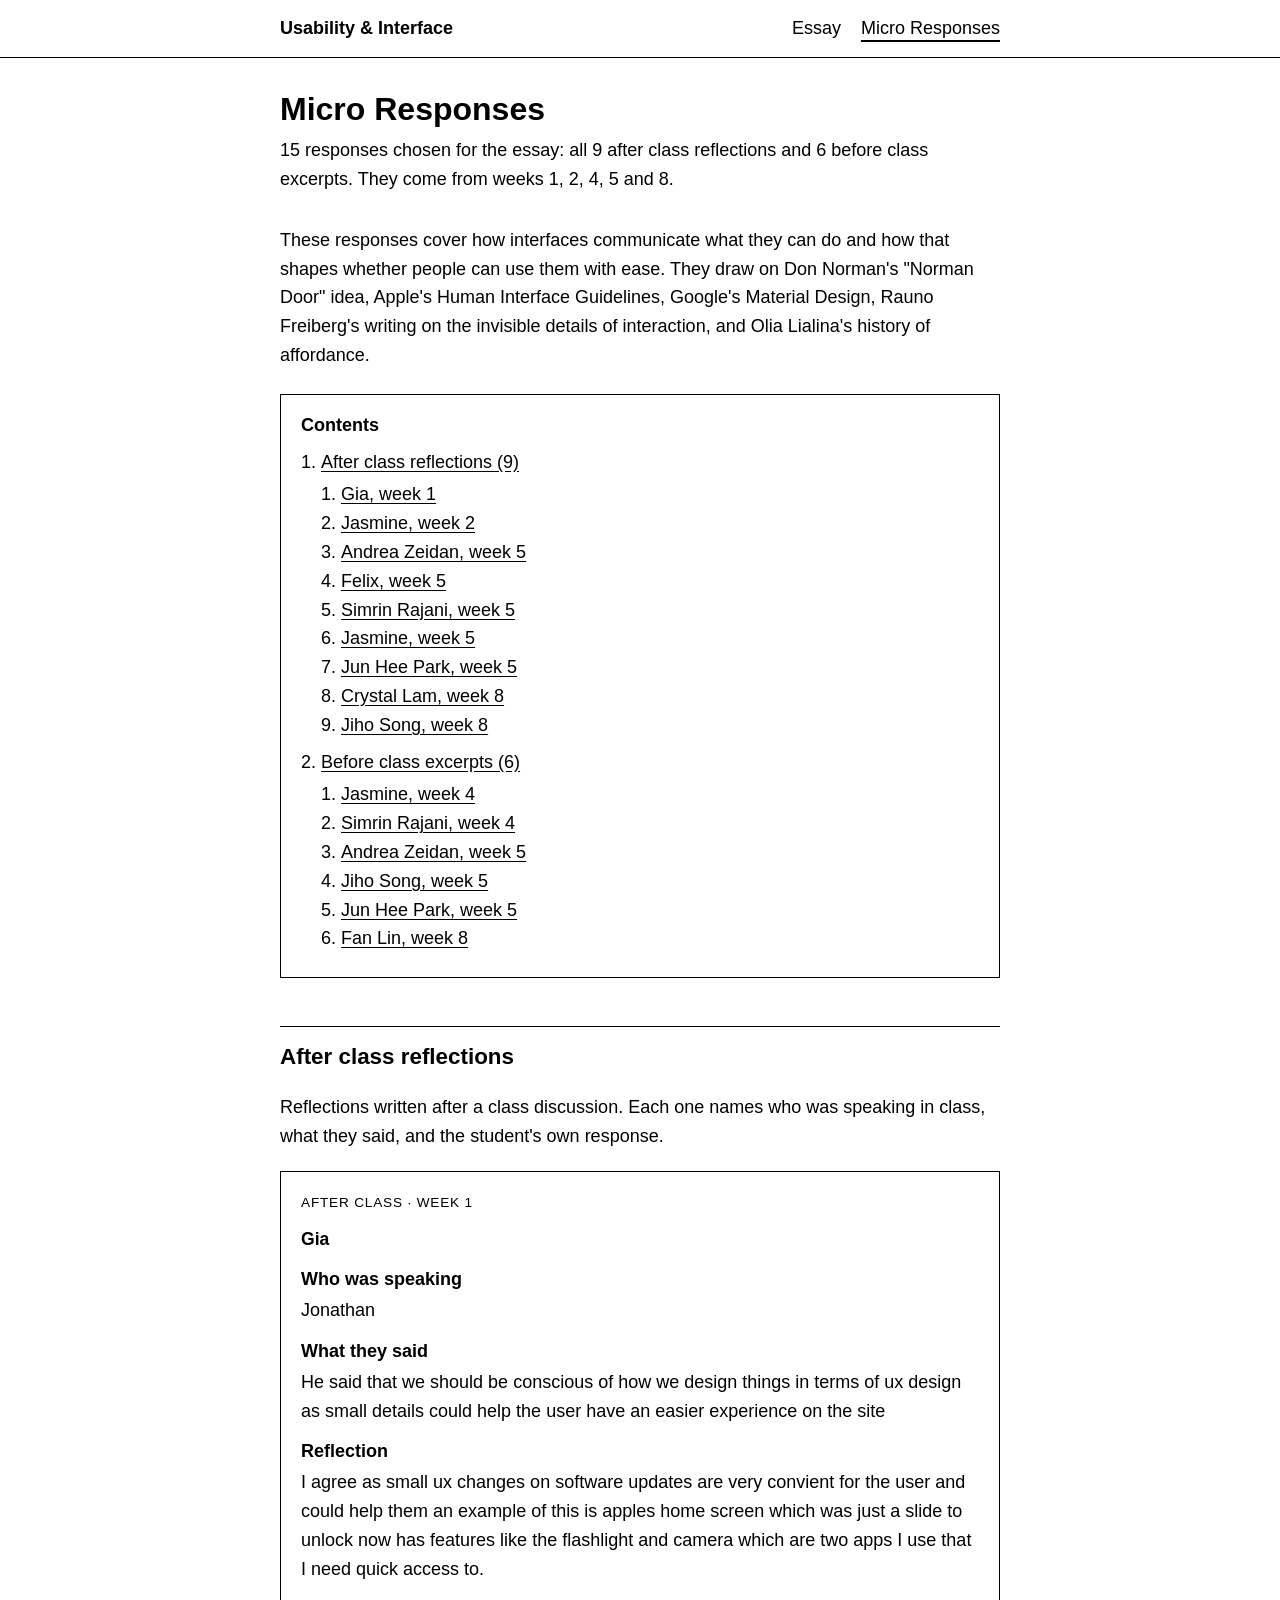
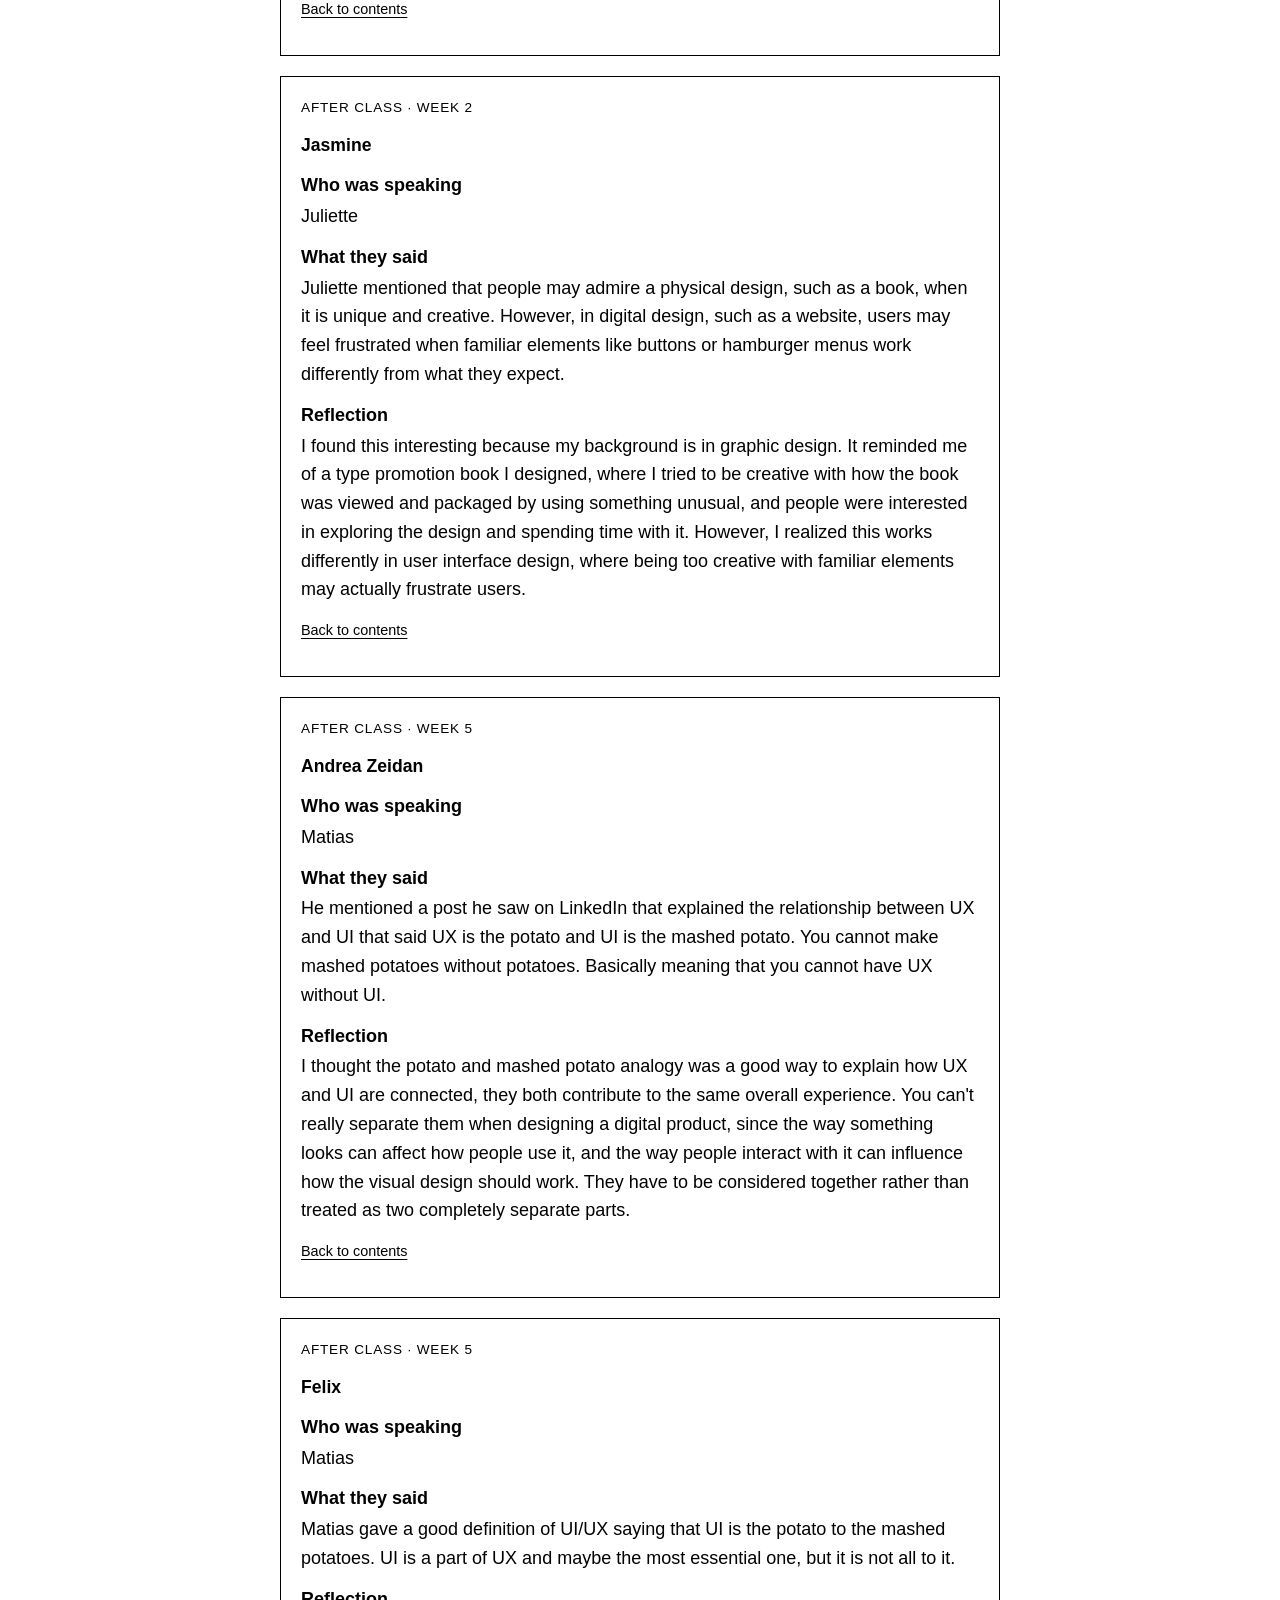
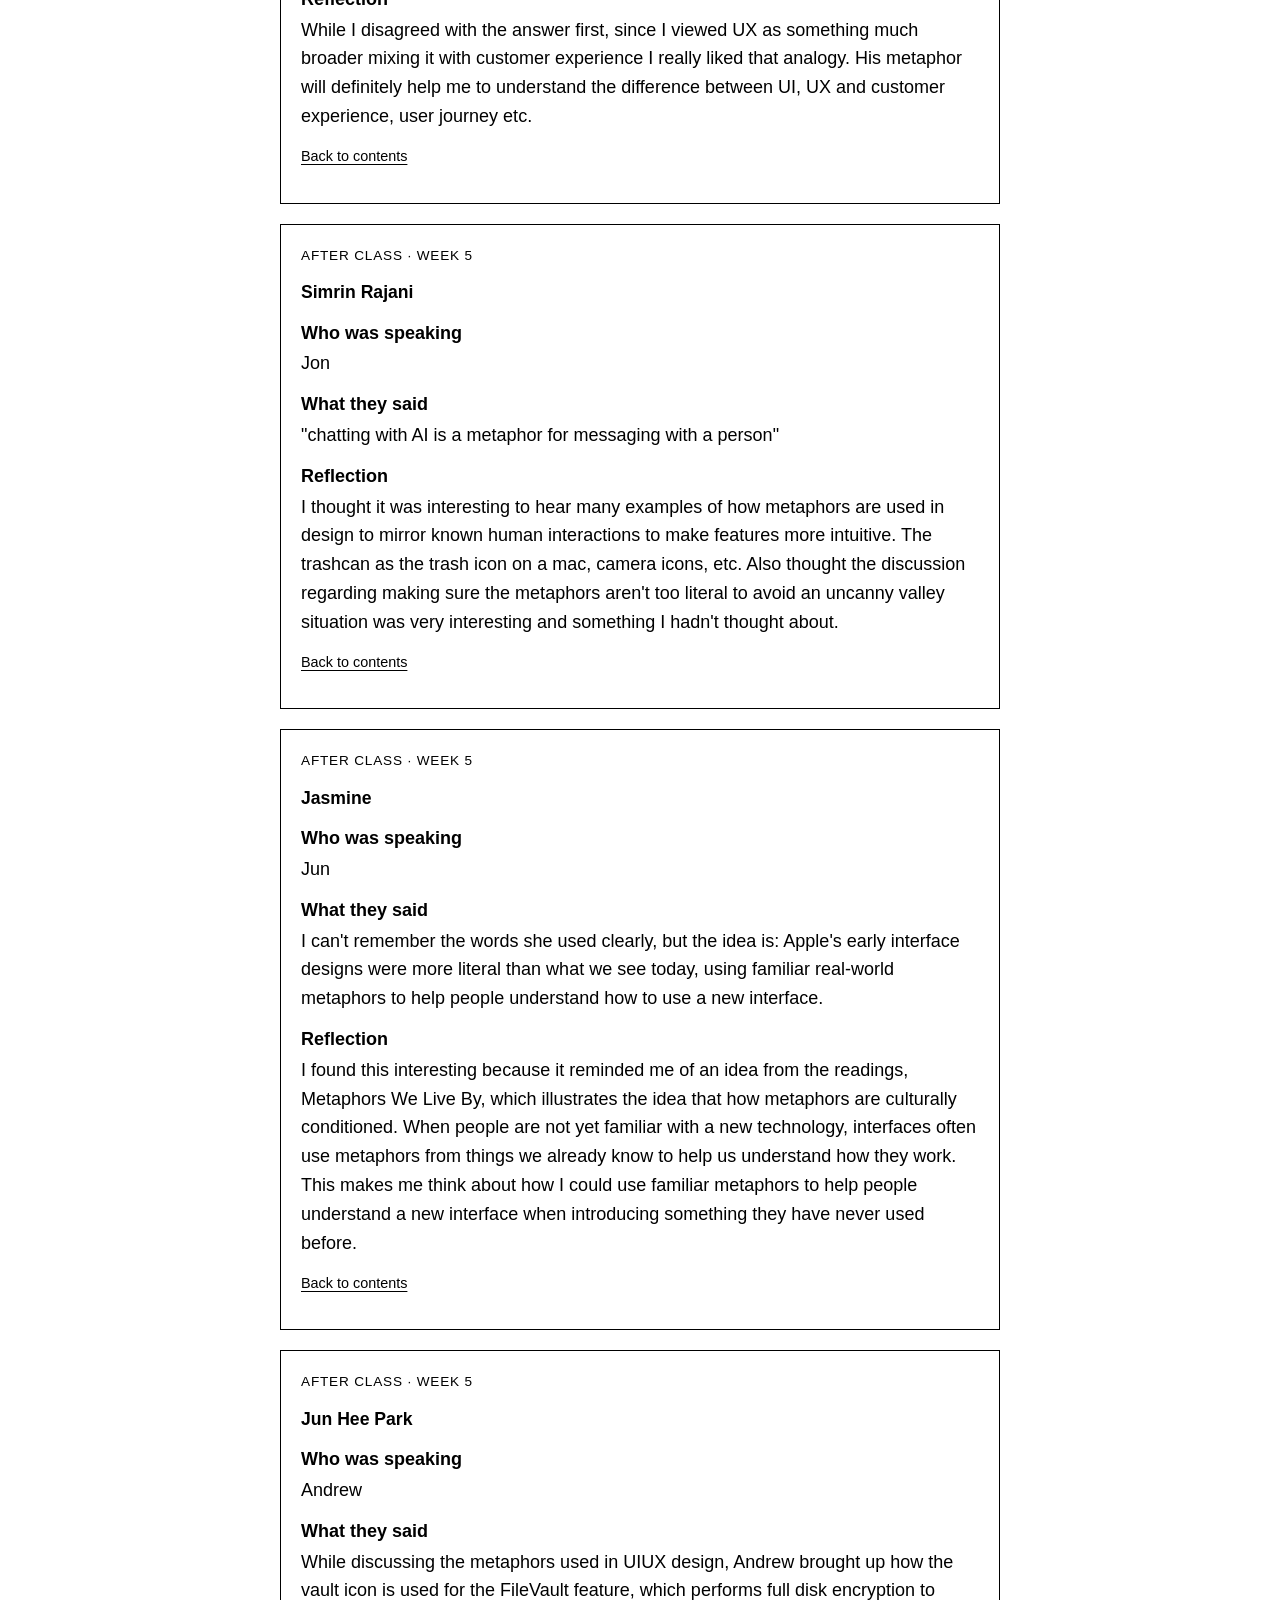
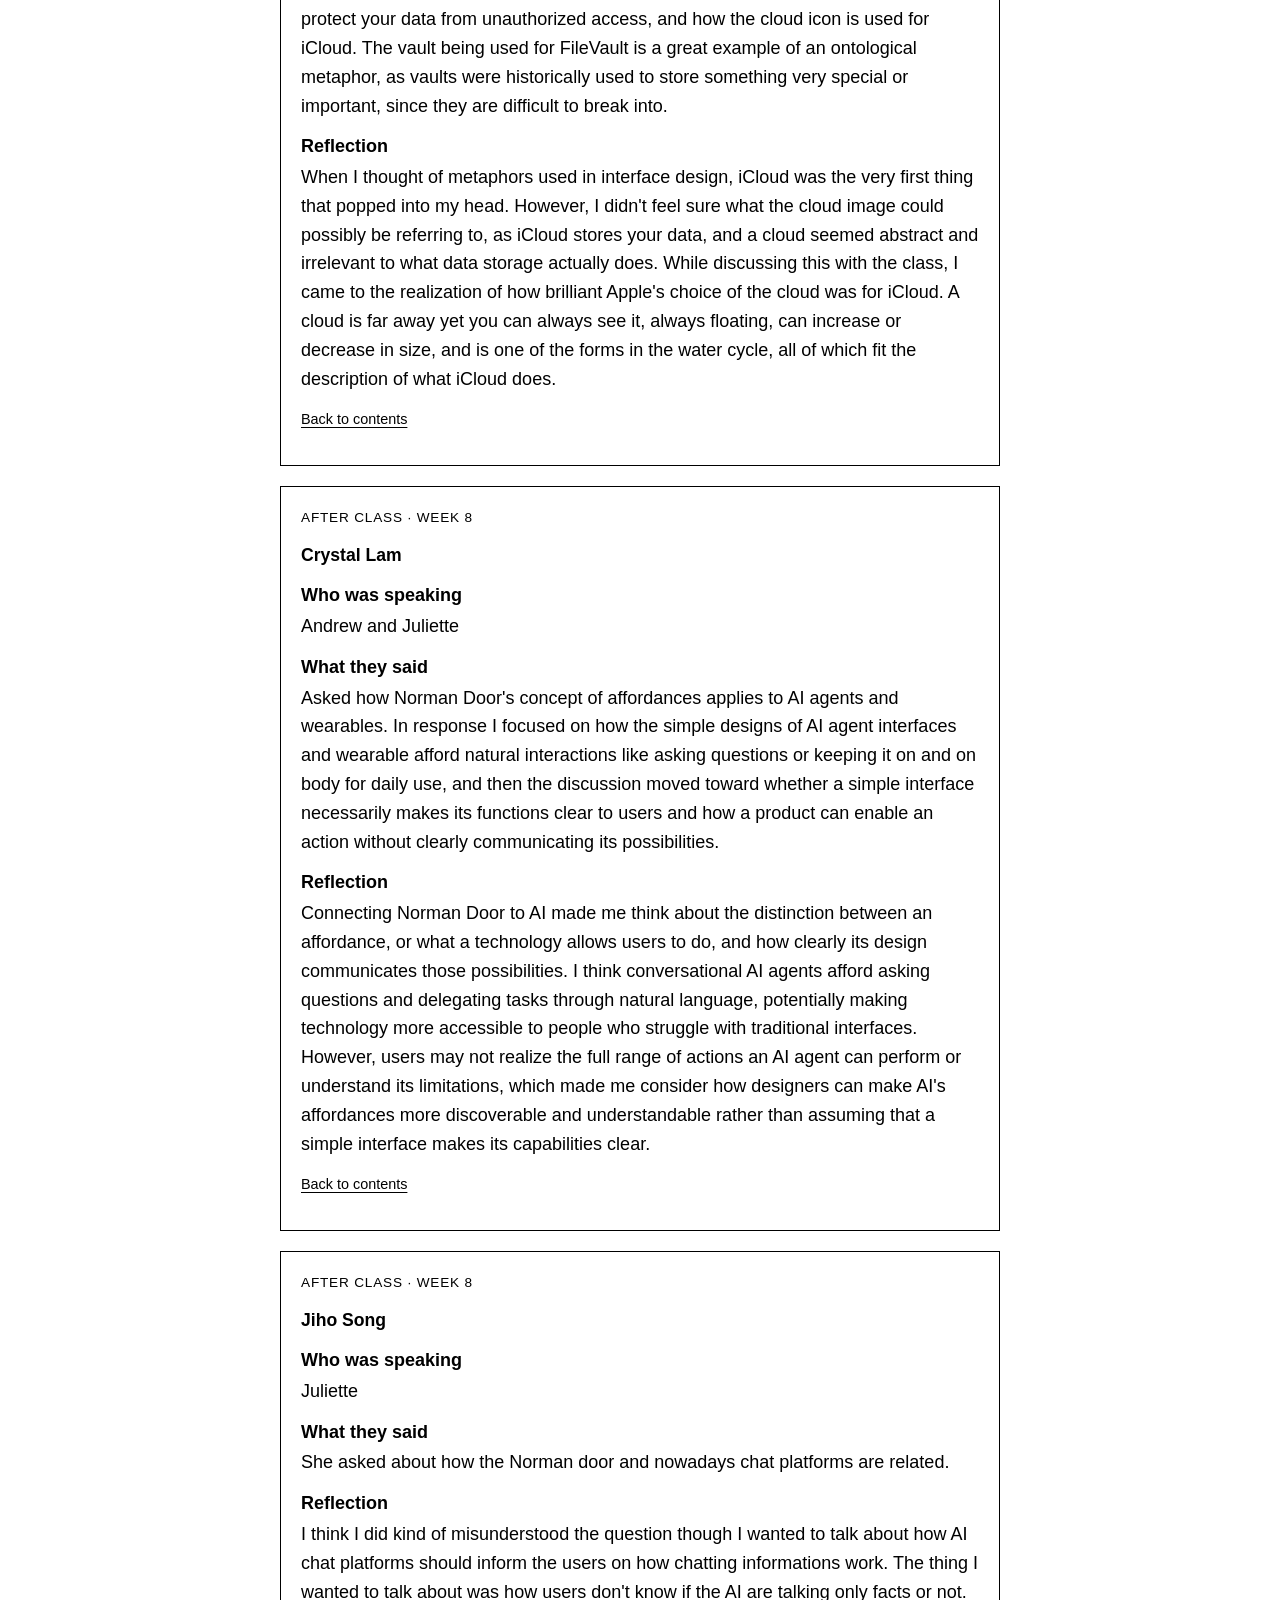
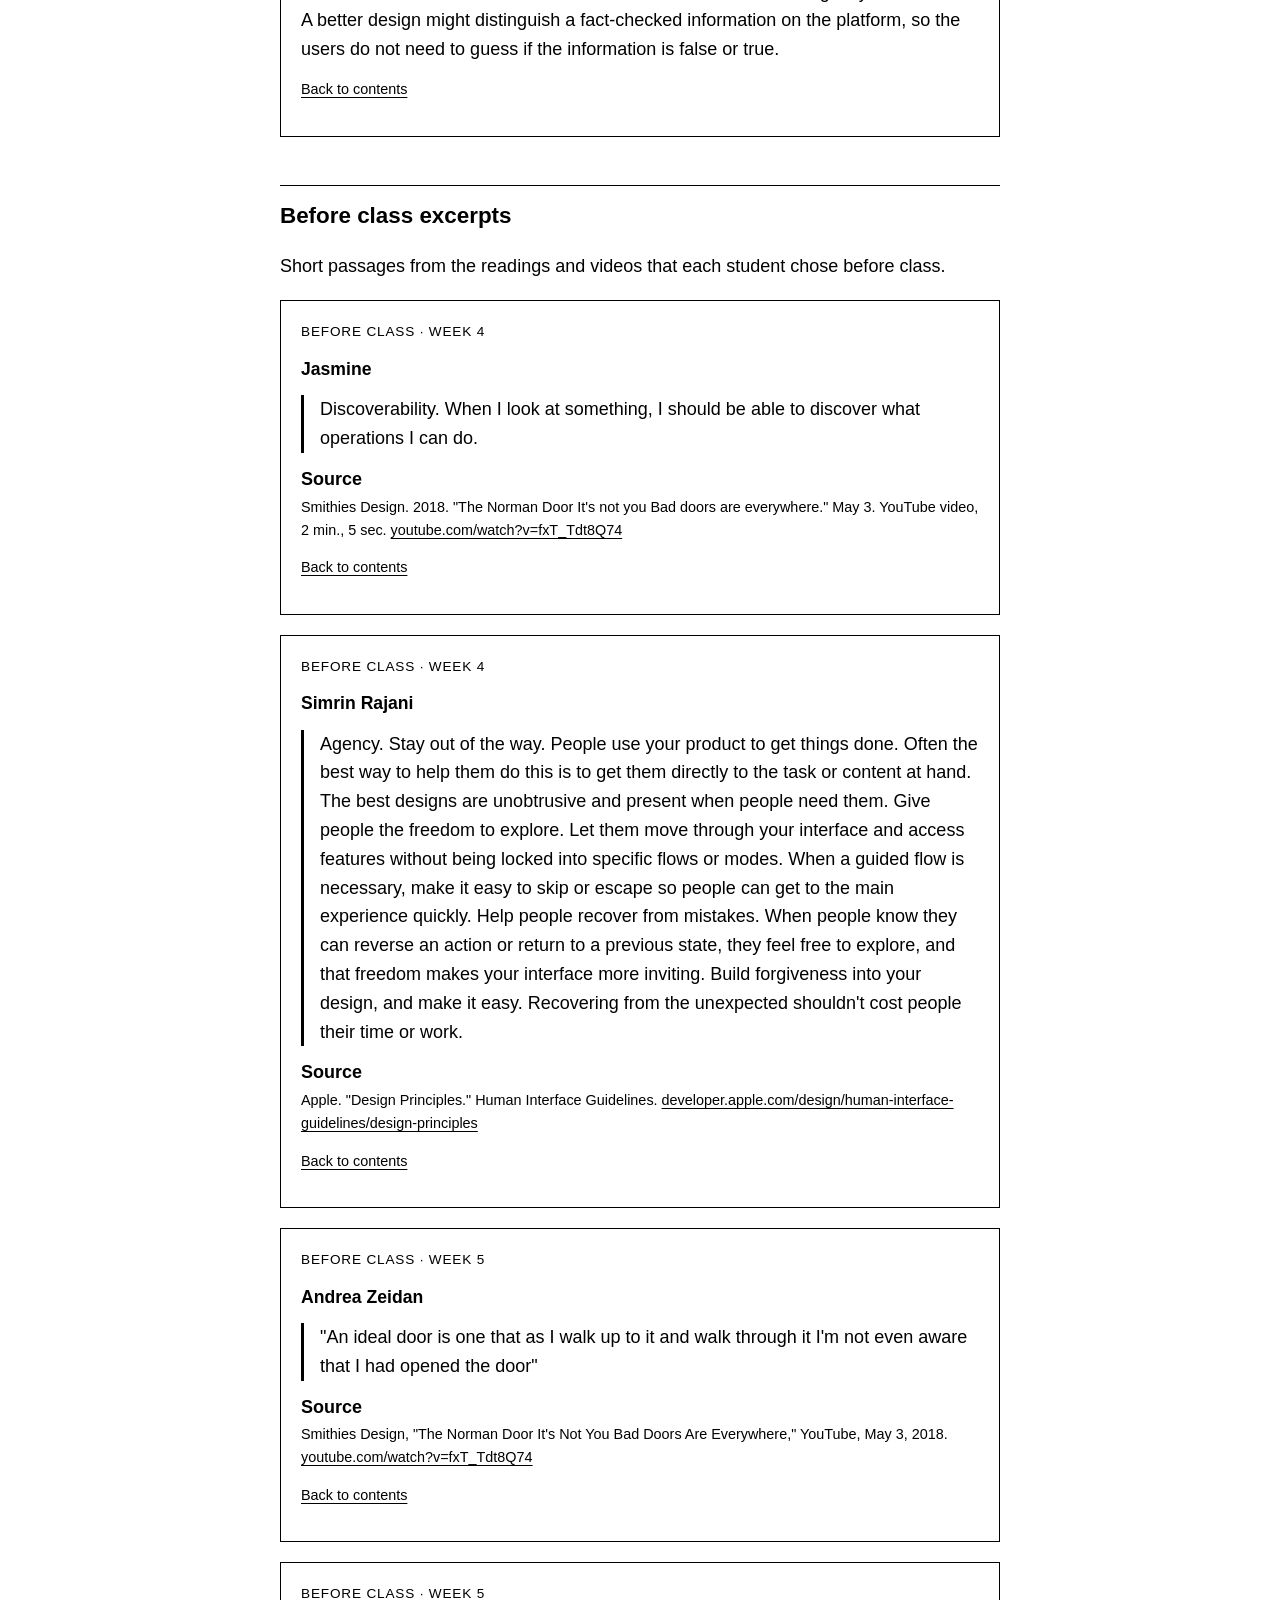
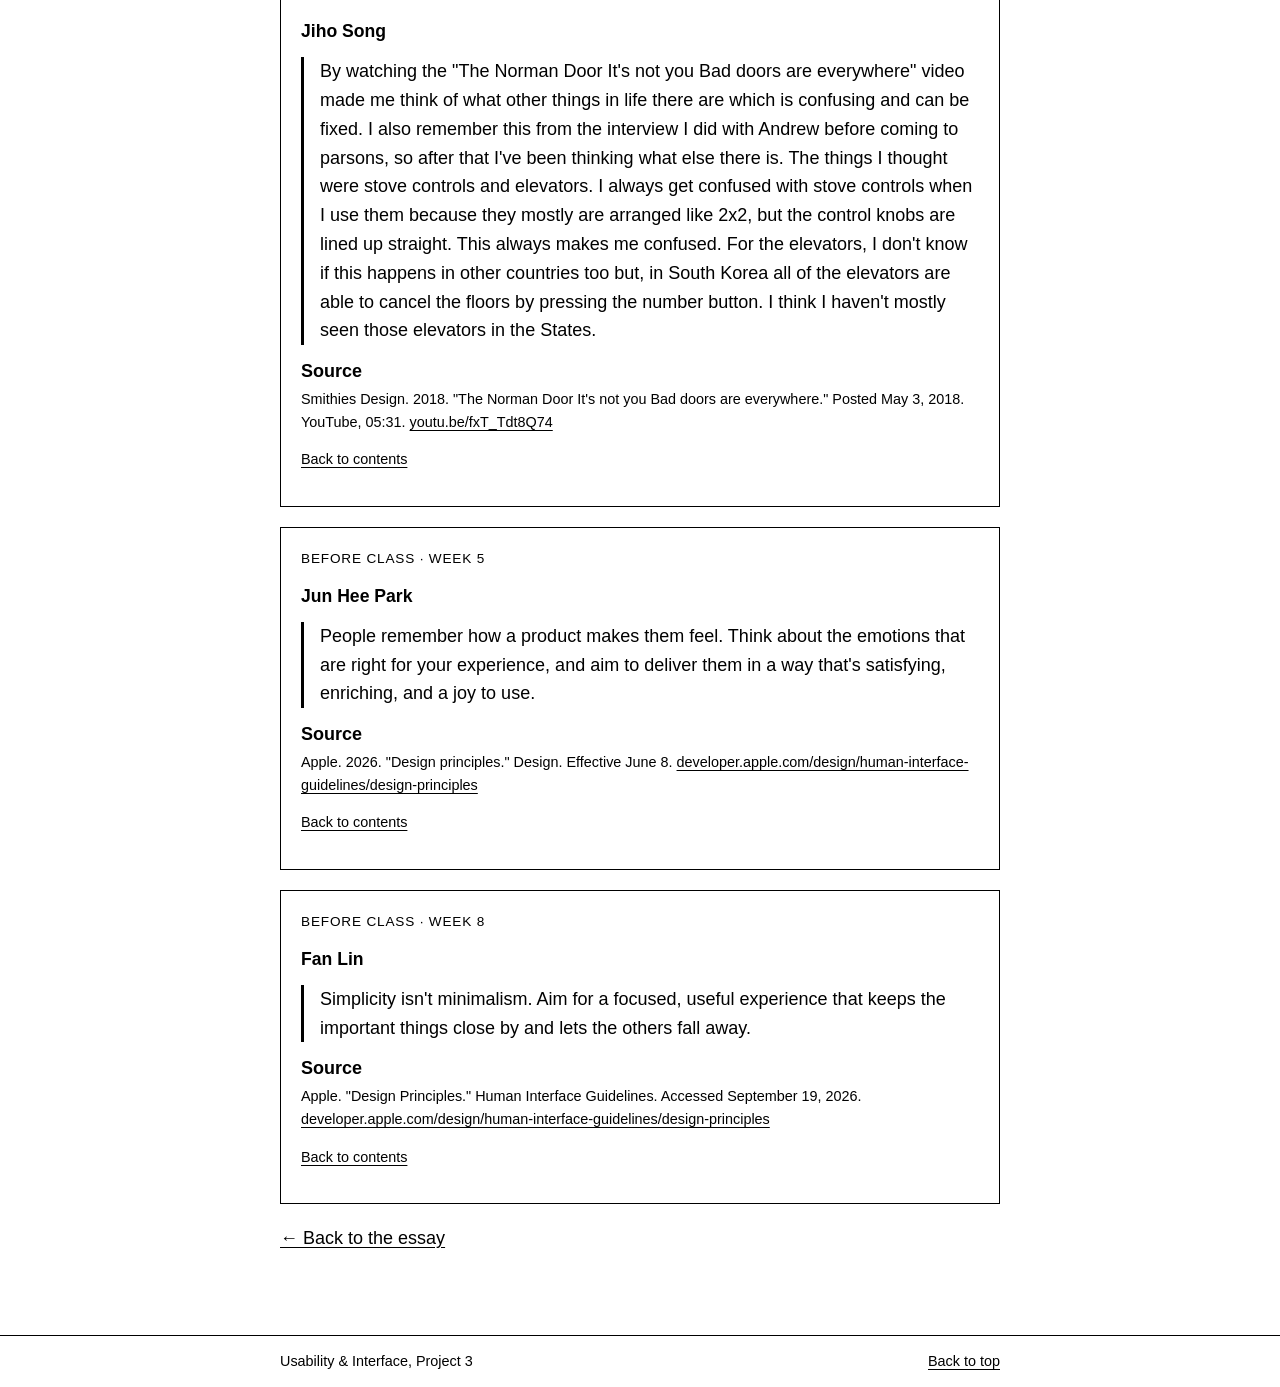
==== responses.html @ b2a55a1f "Add files via upload" ====
<!DOCTYPE html>
<html lang="en">
<head>
<meta charset="utf-8">
<meta name="viewport" content="width=device-width, initial-scale=1">
<title>Micro Responses | Usability and Interface</title>
<link rel="stylesheet" href="style.css">
</head>
<body>
<header>
  <div class="bar">
    <a class="site-title" href="index.html">Usability &amp; Interface</a>
    <nav aria-label="Main">
      <ul>
        <li><a href="index.html">Essay</a></li>
        <li><a href="responses.html" aria-current="page">Micro Responses</a></li>
      </ul>
    </nav>
  </div>
</header>

<main id="top">
  <h1>Micro Responses</h1>
  <p class="meta">15 responses chosen for the essay: all 9 after class reflections and 6 before class excerpts. They come from weeks 1, 2, 4, 5 and 8.</p>

  <p>These responses cover how interfaces communicate what they can do and how that shapes whether people can use them with ease. They draw on Don Norman's "Norman Door" idea, Apple's Human Interface Guidelines, Google's Material Design, Rauno Freiberg's writing on the invisible details of interaction, and Olia Lialina's history of affordance.</p>

  <div class="contents">
    <p>Contents</p>
    <ol>
      <li><a href="#after">After class reflections (9)</a>
        <ol>
          <li><a href="#after-gia">Gia, week 1</a></li>
          <li><a href="#after-jasmine-juliette">Jasmine, week 2</a></li>
          <li><a href="#after-andrea">Andrea Zeidan, week 5</a></li>
          <li><a href="#after-felix">Felix, week 5</a></li>
          <li><a href="#after-simrin">Simrin Rajani, week 5</a></li>
          <li><a href="#after-jasmine-jun">Jasmine, week 5</a></li>
          <li><a href="#after-jun-hee">Jun Hee Park, week 5</a></li>
          <li><a href="#after-crystal">Crystal Lam, week 8</a></li>
          <li><a href="#after-jiho">Jiho Song, week 8</a></li>
        </ol>
      </li>
      <li><a href="#before">Before class excerpts (6)</a>
        <ol>
          <li><a href="#before-jasmine">Jasmine, week 4</a></li>
          <li><a href="#before-simrin">Simrin Rajani, week 4</a></li>
          <li><a href="#before-andrea">Andrea Zeidan, week 5</a></li>
          <li><a href="#before-jiho">Jiho Song, week 5</a></li>
          <li><a href="#before-jun-hee">Jun Hee Park, week 5</a></li>
          <li><a href="#before-fan-lin">Fan Lin, week 8</a></li>
        </ol>
      </li>
    </ol>
  </div>

  <!-- AFTER CLASS -->
  <h2 id="after">After class reflections</h2>
  <p>Reflections written after a class discussion. Each one names who was speaking in class, what they said, and the student's own response.</p>

  <article class="response" id="after-gia">
    <p class="tag">After class &middot; Week 1</p>
    <h3>Gia</h3>
    <dl>
      <dt>Who was speaking</dt>
      <dd>Jonathan</dd>
      <dt>What they said</dt>
      <dd>He said that we should be conscious of how we design things in terms of ux design as small details could help the user have an easier experience on the site</dd>
      <dt>Reflection</dt>
      <dd>I agree as small ux changes on software updates are very convient for the user and could help them an example of this is apples home screen which was just a slide to unlock now has features like the flashlight and camera which are two apps I use that I need quick access to.</dd>
    </dl>
    <p class="top"><a href="#top">Back to contents</a></p>
  </article>

  <article class="response" id="after-jasmine-juliette">
    <p class="tag">After class &middot; Week 2</p>
    <h3>Jasmine</h3>
    <dl>
      <dt>Who was speaking</dt>
      <dd>Juliette</dd>
      <dt>What they said</dt>
      <dd>Juliette mentioned that people may admire a physical design, such as a book, when it is unique and creative. However, in digital design, such as a website, users may feel frustrated when familiar elements like buttons or hamburger menus work differently from what they expect.</dd>
      <dt>Reflection</dt>
      <dd>I found this interesting because my background is in graphic design. It reminded me of a type promotion book I designed, where I tried to be creative with how the book was viewed and packaged by using something unusual, and people were interested in exploring the design and spending time with it. However, I realized this works differently in user interface design, where being too creative with familiar elements may actually frustrate users.</dd>
    </dl>
    <p class="top"><a href="#top">Back to contents</a></p>
  </article>

  <article class="response" id="after-andrea">
    <p class="tag">After class &middot; Week 5</p>
    <h3>Andrea Zeidan</h3>
    <dl>
      <dt>Who was speaking</dt>
      <dd>Matias</dd>
      <dt>What they said</dt>
      <dd>He mentioned a post he saw on LinkedIn that explained the relationship between UX and UI that said UX is the potato and UI is the mashed potato. You cannot make mashed potatoes without potatoes. Basically meaning that you cannot have UX without UI.</dd>
      <dt>Reflection</dt>
      <dd>I thought the potato and mashed potato analogy was a good way to explain how UX and UI are connected, they both contribute to the same overall experience. You can't really separate them when designing a digital product, since the way something looks can affect how people use it, and the way people interact with it can influence how the visual design should work. They have to be considered together rather than treated as two completely separate parts.</dd>
    </dl>
    <p class="top"><a href="#top">Back to contents</a></p>
  </article>

  <article class="response" id="after-felix">
    <p class="tag">After class &middot; Week 5</p>
    <h3>Felix</h3>
    <dl>
      <dt>Who was speaking</dt>
      <dd>Matias</dd>
      <dt>What they said</dt>
      <dd>Matias gave a good definition of UI/UX saying that UI is the potato to the mashed potatoes. UI is a part of UX and maybe the most essential one, but it is not all to it.</dd>
      <dt>Reflection</dt>
      <dd>While I disagreed with the answer first, since I viewed UX as something much broader mixing it with customer experience I really liked that analogy. His metaphor will definitely help me to understand the difference between UI, UX and customer experience, user journey etc.</dd>
    </dl>
    <p class="top"><a href="#top">Back to contents</a></p>
  </article>

  <article class="response" id="after-simrin">
    <p class="tag">After class &middot; Week 5</p>
    <h3>Simrin Rajani</h3>
    <dl>
      <dt>Who was speaking</dt>
      <dd>Jon</dd>
      <dt>What they said</dt>
      <dd>"chatting with AI is a metaphor for messaging with a person"</dd>
      <dt>Reflection</dt>
      <dd>I thought it was interesting to hear many examples of how metaphors are used in design to mirror known human interactions to make features more intuitive. The trashcan as the trash icon on a mac, camera icons, etc. Also thought the discussion regarding making sure the metaphors aren't too literal to avoid an uncanny valley situation was very interesting and something I hadn't thought about.</dd>
    </dl>
    <p class="top"><a href="#top">Back to contents</a></p>
  </article>

  <article class="response" id="after-jasmine-jun">
    <p class="tag">After class &middot; Week 5</p>
    <h3>Jasmine</h3>
    <dl>
      <dt>Who was speaking</dt>
      <dd>Jun</dd>
      <dt>What they said</dt>
      <dd>I can't remember the words she used clearly, but the idea is: Apple's early interface designs were more literal than what we see today, using familiar real-world metaphors to help people understand how to use a new interface.</dd>
      <dt>Reflection</dt>
      <dd>I found this interesting because it reminded me of an idea from the readings, Metaphors We Live By, which illustrates the idea that how metaphors are culturally conditioned. When people are not yet familiar with a new technology, interfaces often use metaphors from things we already know to help us understand how they work. This makes me think about how I could use familiar metaphors to help people understand a new interface when introducing something they have never used before.</dd>
    </dl>
    <p class="top"><a href="#top">Back to contents</a></p>
  </article>

  <article class="response" id="after-jun-hee">
    <p class="tag">After class &middot; Week 5</p>
    <h3>Jun Hee Park</h3>
    <dl>
      <dt>Who was speaking</dt>
      <dd>Andrew</dd>
      <dt>What they said</dt>
      <dd>While discussing the metaphors used in UIUX design, Andrew brought up how the vault icon is used for the FileVault feature, which performs full disk encryption to protect your data from unauthorized access, and how the cloud icon is used for iCloud. The vault being used for FileVault is a great example of an ontological metaphor, as vaults were historically used to store something very special or important, since they are difficult to break into.</dd>
      <dt>Reflection</dt>
      <dd>When I thought of metaphors used in interface design, iCloud was the very first thing that popped into my head. However, I didn't feel sure what the cloud image could possibly be referring to, as iCloud stores your data, and a cloud seemed abstract and irrelevant to what data storage actually does. While discussing this with the class, I came to the realization of how brilliant Apple's choice of the cloud was for iCloud. A cloud is far away yet you can always see it, always floating, can increase or decrease in size, and is one of the forms in the water cycle, all of which fit the description of what iCloud does.</dd>
    </dl>
    <p class="top"><a href="#top">Back to contents</a></p>
  </article>

  <article class="response" id="after-crystal">
    <p class="tag">After class &middot; Week 8</p>
    <h3>Crystal Lam</h3>
    <dl>
      <dt>Who was speaking</dt>
      <dd>Andrew and Juliette</dd>
      <dt>What they said</dt>
      <dd>Asked how Norman Door's concept of affordances applies to AI agents and wearables. In response I focused on how the simple designs of AI agent interfaces and wearable afford natural interactions like asking questions or keeping it on and on body for daily use, and then the discussion moved toward whether a simple interface necessarily makes its functions clear to users and how a product can enable an action without clearly communicating its possibilities.</dd>
      <dt>Reflection</dt>
      <dd>Connecting Norman Door to AI made me think about the distinction between an affordance, or what a technology allows users to do, and how clearly its design communicates those possibilities. I think conversational AI agents afford asking questions and delegating tasks through natural language, potentially making technology more accessible to people who struggle with traditional interfaces. However, users may not realize the full range of actions an AI agent can perform or understand its limitations, which made me consider how designers can make AI's affordances more discoverable and understandable rather than assuming that a simple interface makes its capabilities clear.</dd>
    </dl>
    <p class="top"><a href="#top">Back to contents</a></p>
  </article>

  <article class="response" id="after-jiho">
    <p class="tag">After class &middot; Week 8</p>
    <h3>Jiho Song</h3>
    <dl>
      <dt>Who was speaking</dt>
      <dd>Juliette</dd>
      <dt>What they said</dt>
      <dd>She asked about how the Norman door and nowadays chat platforms are related.</dd>
      <dt>Reflection</dt>
      <dd>I think I did kind of misunderstood the question though I wanted to talk about how AI chat platforms should inform the users on how chatting informations work. The thing I wanted to talk about was how users don't know if the AI are talking only facts or not. A better design might distinguish a fact-checked information on the platform, so the users do not need to guess if the information is false or true.</dd>
    </dl>
    <p class="top"><a href="#top">Back to contents</a></p>
  </article>

  <!-- BEFORE CLASS -->
  <h2 id="before">Before class excerpts</h2>
  <p>Short passages from the readings and videos that each student chose before class.</p>

  <article class="response" id="before-jasmine">
    <p class="tag">Before class &middot; Week 4</p>
    <h3>Jasmine</h3>
    <blockquote>Discoverability. When I look at something, I should be able to discover what operations I can do.</blockquote>
    <dl>
      <dt>Source</dt>
      <dd class="cite">Smithies Design. 2018. "The Norman Door It's not you Bad doors are everywhere." May 3. YouTube video, 2 min., 5 sec. <a href="https://www.youtube.com/watch?v=fxT_Tdt8Q74">youtube.com/watch?v=fxT_Tdt8Q74</a></dd>
    </dl>
    <p class="top"><a href="#top">Back to contents</a></p>
  </article>

  <article class="response" id="before-simrin">
    <p class="tag">Before class &middot; Week 4</p>
    <h3>Simrin Rajani</h3>
    <blockquote>Agency. Stay out of the way. People use your product to get things done. Often the best way to help them do this is to get them directly to the task or content at hand. The best designs are unobtrusive and present when people need them. Give people the freedom to explore. Let them move through your interface and access features without being locked into specific flows or modes. When a guided flow is necessary, make it easy to skip or escape so people can get to the main experience quickly. Help people recover from mistakes. When people know they can reverse an action or return to a previous state, they feel free to explore, and that freedom makes your interface more inviting. Build forgiveness into your design, and make it easy. Recovering from the unexpected shouldn't cost people their time or work.</blockquote>
    <dl>
      <dt>Source</dt>
      <dd class="cite">Apple. "Design Principles." Human Interface Guidelines. <a href="https://developer.apple.com/design/human-interface-guidelines/design-principles">developer.apple.com/design/human-interface-guidelines/design-principles</a></dd>
    </dl>
    <p class="top"><a href="#top">Back to contents</a></p>
  </article>

  <article class="response" id="before-andrea">
    <p class="tag">Before class &middot; Week 5</p>
    <h3>Andrea Zeidan</h3>
    <blockquote>"An ideal door is one that as I walk up to it and walk through it I'm not even aware that I had opened the door"</blockquote>
    <dl>
      <dt>Source</dt>
      <dd class="cite">Smithies Design, "The Norman Door It's Not You Bad Doors Are Everywhere," YouTube, May 3, 2018. <a href="https://www.youtube.com/watch?v=fxT_Tdt8Q74">youtube.com/watch?v=fxT_Tdt8Q74</a></dd>
    </dl>
    <p class="top"><a href="#top">Back to contents</a></p>
  </article>

  <article class="response" id="before-jiho">
    <p class="tag">Before class &middot; Week 5</p>
    <h3>Jiho Song</h3>
    <blockquote>By watching the "The Norman Door It's not you Bad doors are everywhere" video made me think of what other things in life there are which is confusing and can be fixed. I also remember this from the interview I did with Andrew before coming to parsons, so after that I've been thinking what else there is. The things I thought were stove controls and elevators. I always get confused with stove controls when I use them because they mostly are arranged like 2x2, but the control knobs are lined up straight. This always makes me confused. For the elevators, I don't know if this happens in other countries too but, in South Korea all of the elevators are able to cancel the floors by pressing the number button. I think I haven't mostly seen those elevators in the States.</blockquote>
    <dl>
      <dt>Source</dt>
      <dd class="cite">Smithies Design. 2018. "The Norman Door It's not you Bad doors are everywhere." Posted May 3, 2018. YouTube, 05:31. <a href="https://youtu.be/fxT_Tdt8Q74">youtu.be/fxT_Tdt8Q74</a></dd>
    </dl>
    <p class="top"><a href="#top">Back to contents</a></p>
  </article>

  <article class="response" id="before-jun-hee">
    <p class="tag">Before class &middot; Week 5</p>
    <h3>Jun Hee Park</h3>
    <blockquote>People remember how a product makes them feel. Think about the emotions that are right for your experience, and aim to deliver them in a way that's satisfying, enriching, and a joy to use.</blockquote>
    <dl>
      <dt>Source</dt>
      <dd class="cite">Apple. 2026. "Design principles." Design. Effective June 8. <a href="https://developer.apple.com/design/human-interface-guidelines/design-principles">developer.apple.com/design/human-interface-guidelines/design-principles</a></dd>
    </dl>
    <p class="top"><a href="#top">Back to contents</a></p>
  </article>

  <article class="response" id="before-fan-lin">
    <p class="tag">Before class &middot; Week 8</p>
    <h3>Fan Lin</h3>
    <blockquote>Simplicity isn't minimalism. Aim for a focused, useful experience that keeps the important things close by and lets the others fall away.</blockquote>
    <dl>
      <dt>Source</dt>
      <dd class="cite">Apple. "Design Principles." Human Interface Guidelines. Accessed September 19, 2026. <a href="https://developer.apple.com/design/human-interface-guidelines/design-principles">developer.apple.com/design/human-interface-guidelines/design-principles</a></dd>
    </dl>
    <p class="top"><a href="#top">Back to contents</a></p>
  </article>

  <p><a href="index.html">&larr; Back to the essay</a></p>
</main>

<footer>
  <div class="bar">
    <span>Usability &amp; Interface, Project 3</span>
    <a href="#top">Back to top</a>
  </div>
</footer>
</body>
</html>
---- style.css ----
* { box-sizing: border-box; }

html { scroll-behavior: smooth; }

body {
  margin: 0;
  background: #fff;
  color: #000;
  font-family: -apple-system, BlinkMacSystemFont, "Helvetica Neue", Arial, sans-serif;
  font-size: 18px;
  line-height: 1.6;
}

a { color: #000; text-decoration: underline; text-underline-offset: 3px; }
a:hover { text-decoration-thickness: 2px; }
a:focus-visible { outline: 2px solid #000; outline-offset: 2px; }

header {
  border-bottom: 1px solid #000;
  position: sticky;
  top: 0;
  background: #fff;
  z-index: 10;
}

.bar {
  max-width: 760px;
  margin: 0 auto;
  padding: 14px 20px;
  display: flex;
  flex-wrap: wrap;
  gap: 8px 24px;
  align-items: baseline;
  justify-content: space-between;
}

.site-title { font-weight: 700; text-decoration: none; }

nav ul { list-style: none; margin: 0; padding: 0; display: flex; gap: 20px; }
nav a { text-decoration: none; }
nav a[aria-current="page"] { text-decoration: underline; text-underline-offset: 6px; text-decoration-thickness: 2px; }

main { max-width: 760px; margin: 0 auto; padding: 32px 20px 64px; }

h1 { font-size: 2rem; line-height: 1.2; margin: 0 0 8px; }
h2 { font-size: 1.4rem; margin: 48px 0 12px; padding-top: 12px; border-top: 1px solid #000; }
h3 { font-size: 1.1rem; margin: 0 0 4px; }

.meta { margin: 0 0 32px; }

.contents { border: 1px solid #000; padding: 16px 20px; margin: 24px 0 8px; }
.contents p { margin: 0 0 8px; font-weight: 700; }
.contents ol { margin: 0; padding-left: 20px; }
.contents ol ol { margin: 4px 0 8px; }

.response { border: 1px solid #000; padding: 20px; margin: 20px 0; scroll-margin-top: 80px; }
.response .tag { font-size: 0.85rem; text-transform: uppercase; letter-spacing: 0.06em; margin: 0 0 12px; }

dl { margin: 12px 0 0; }
dt { font-weight: 700; margin-top: 12px; }
dd { margin: 2px 0 0; }

blockquote { margin: 12px 0 0; padding-left: 16px; border-left: 3px solid #000; }

.cite { font-size: 0.9rem; word-break: break-word; }

.top { font-size: 0.9rem; }

footer { border-top: 1px solid #000; }
footer .bar { font-size: 0.9rem; }

@media (max-width: 520px) {
  body { font-size: 17px; }
  h1 { font-size: 1.6rem; }
  .bar { flex-direction: column; }
  header { position: static; }
  .response { scroll-margin-top: 16px; }
}
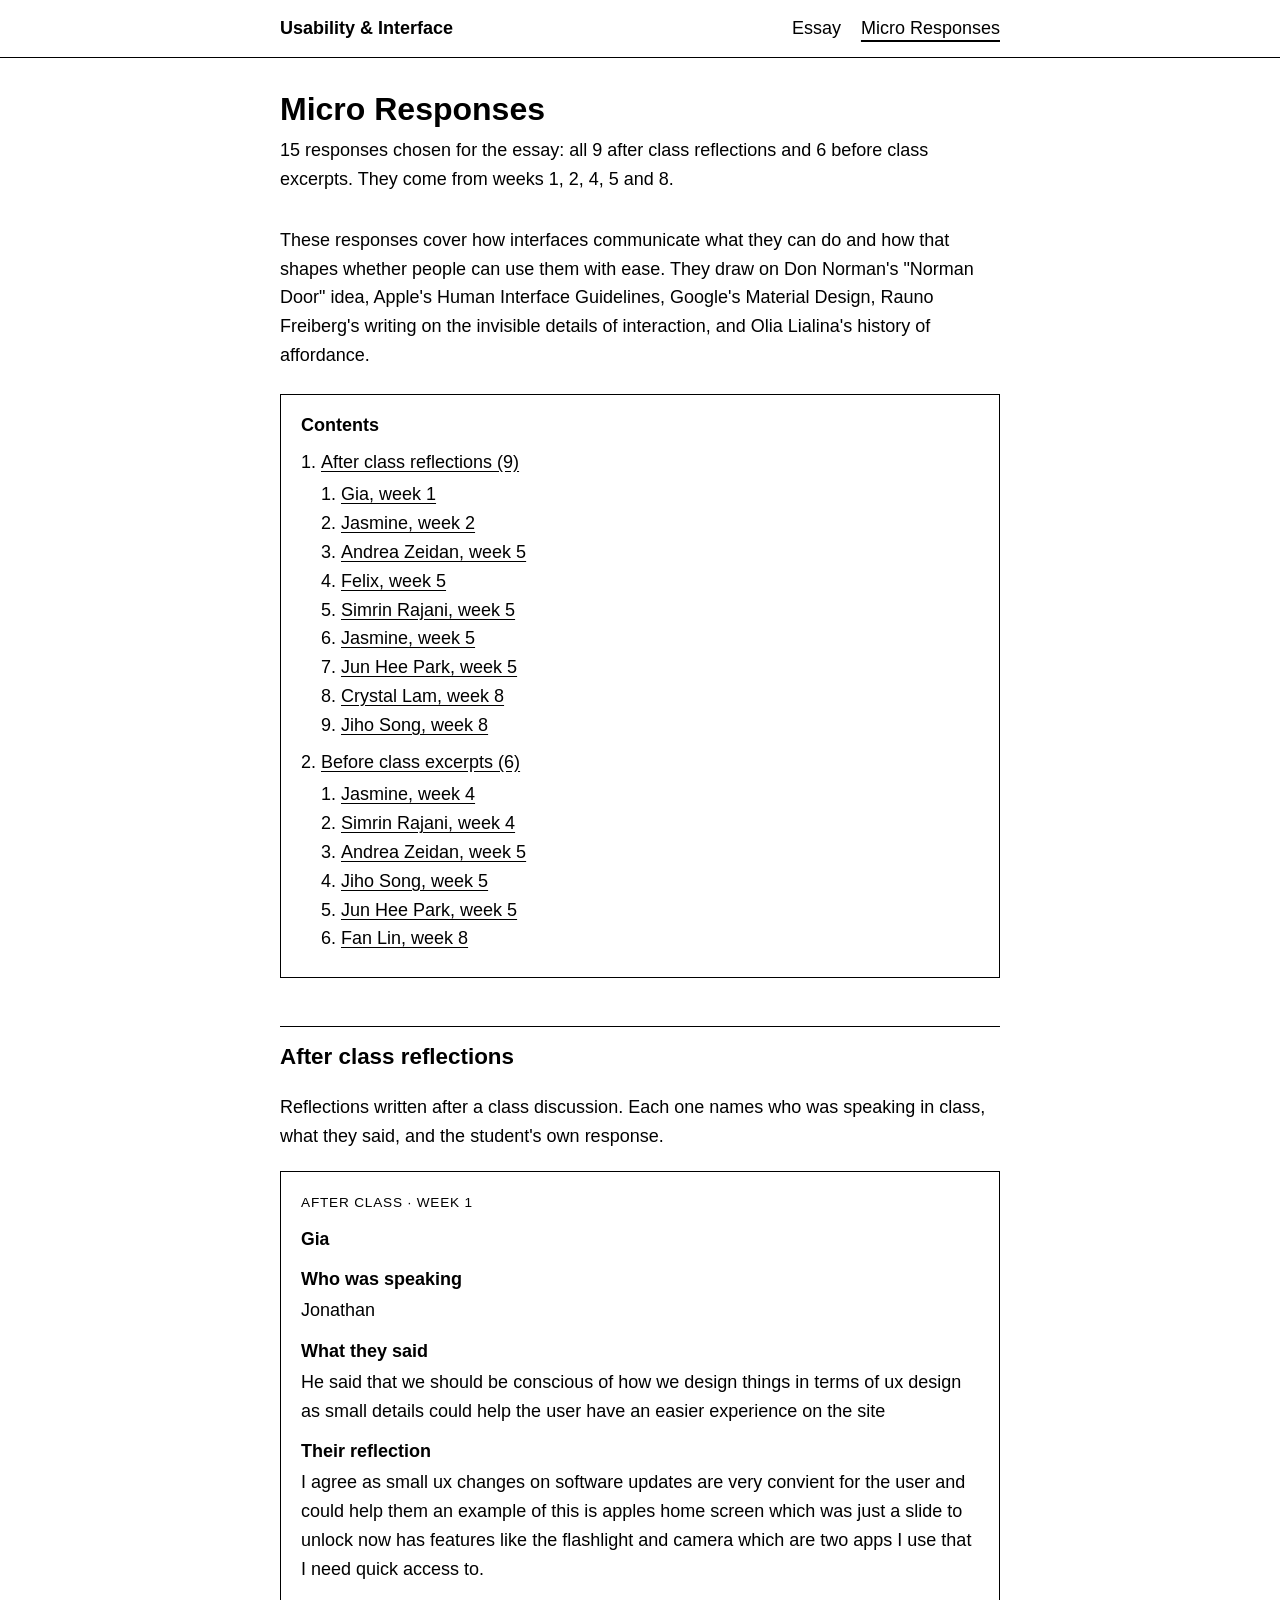
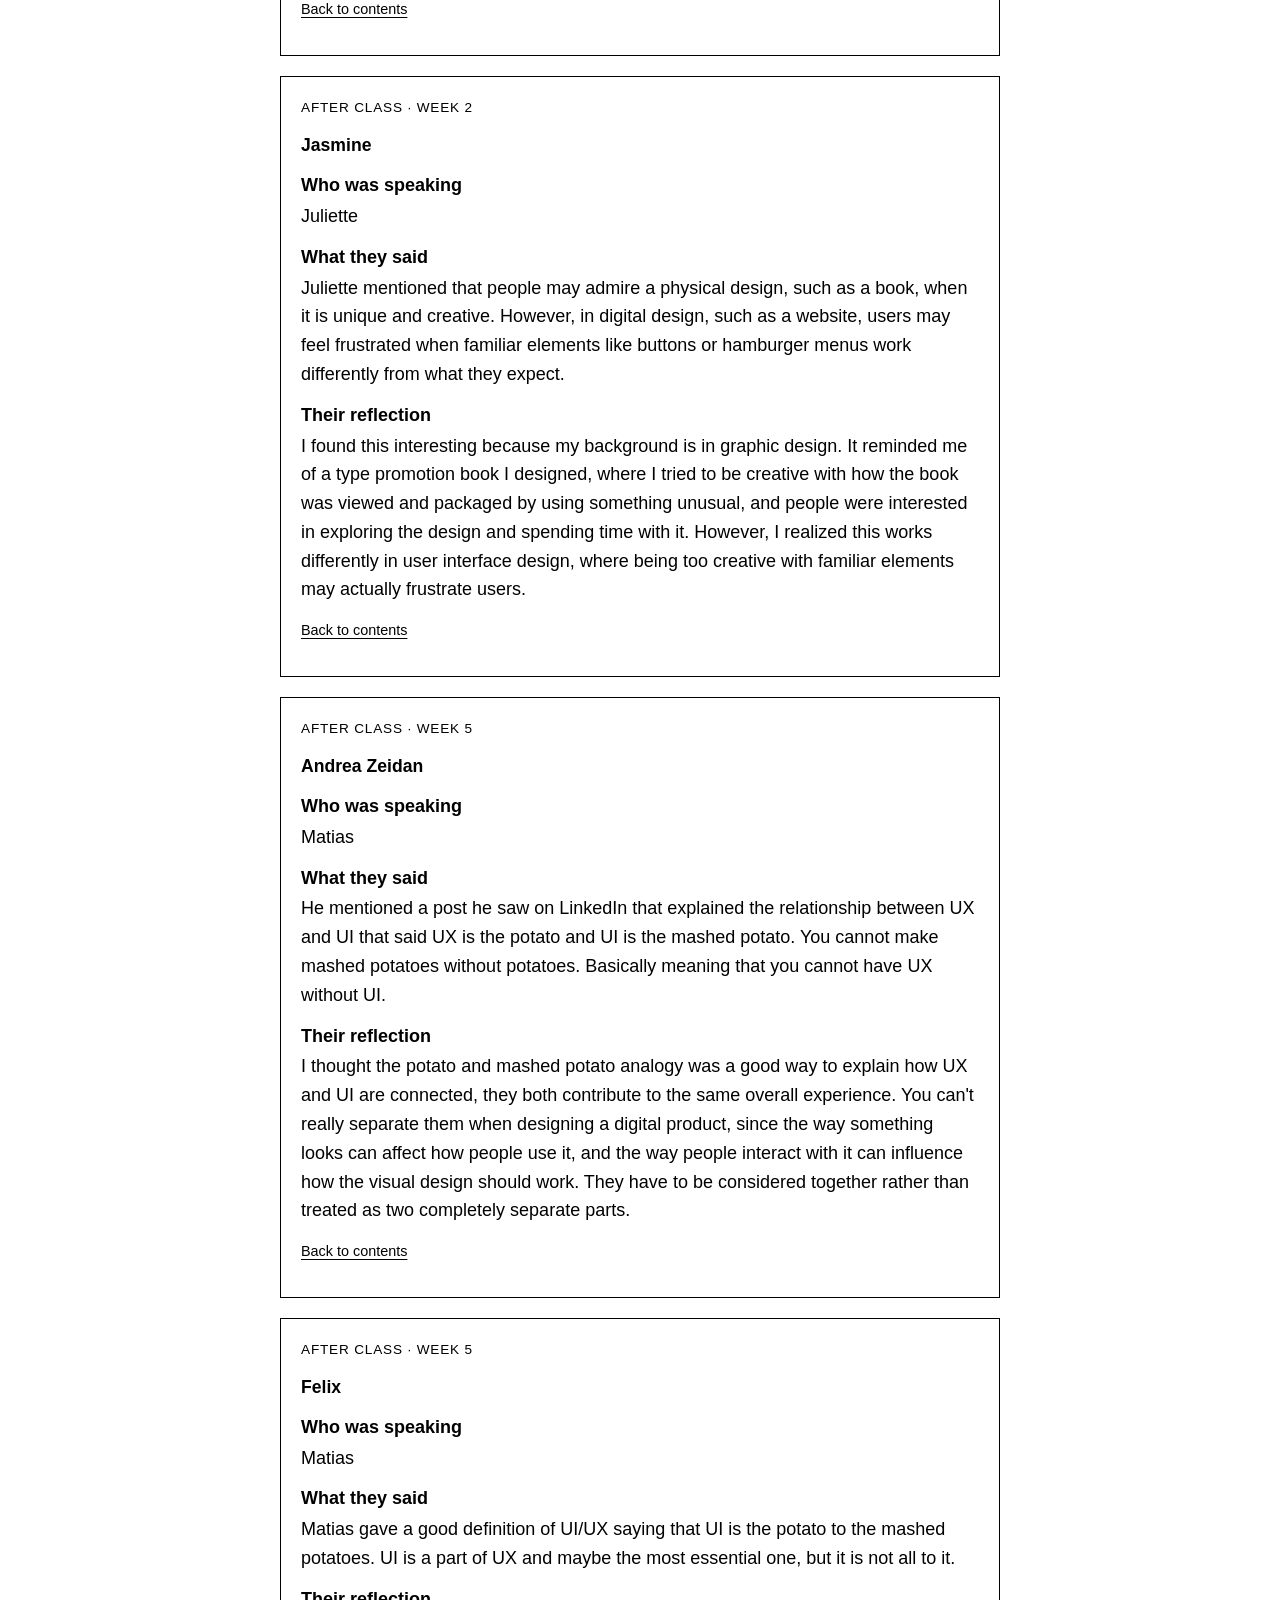
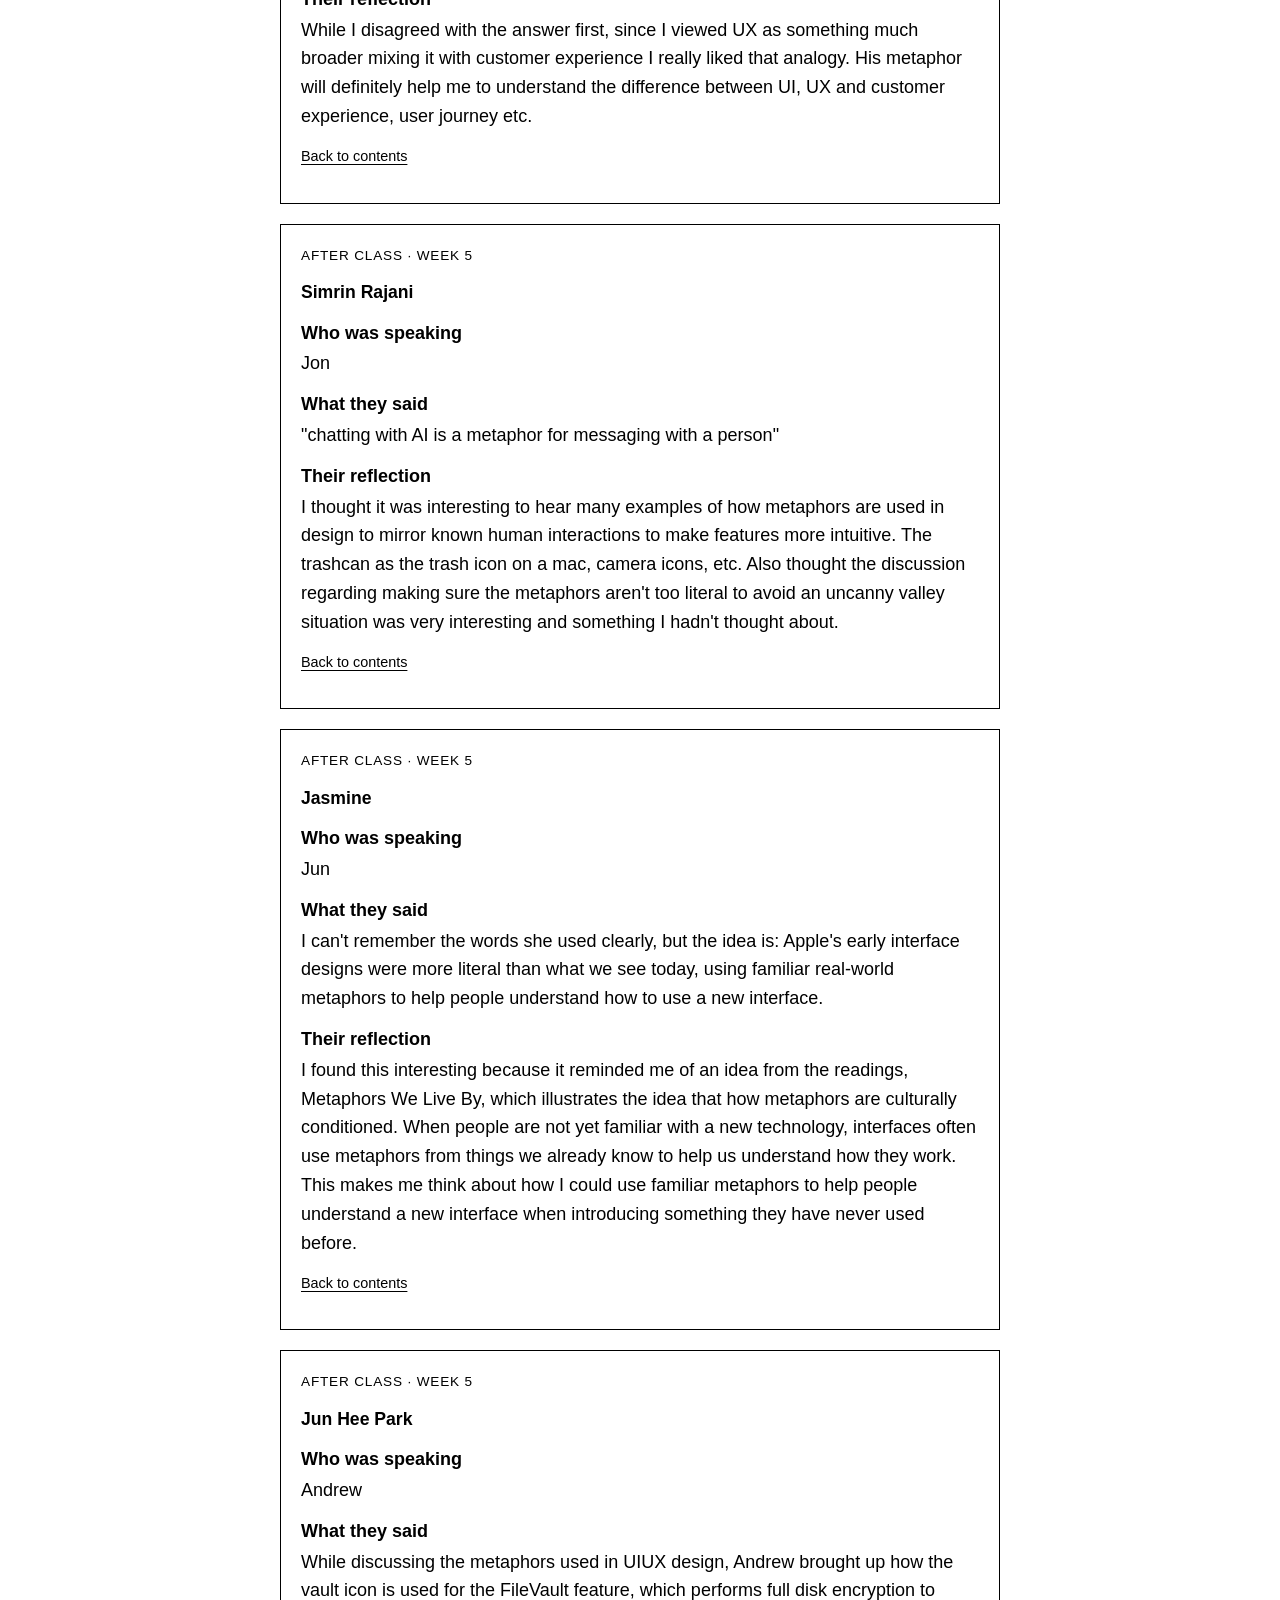
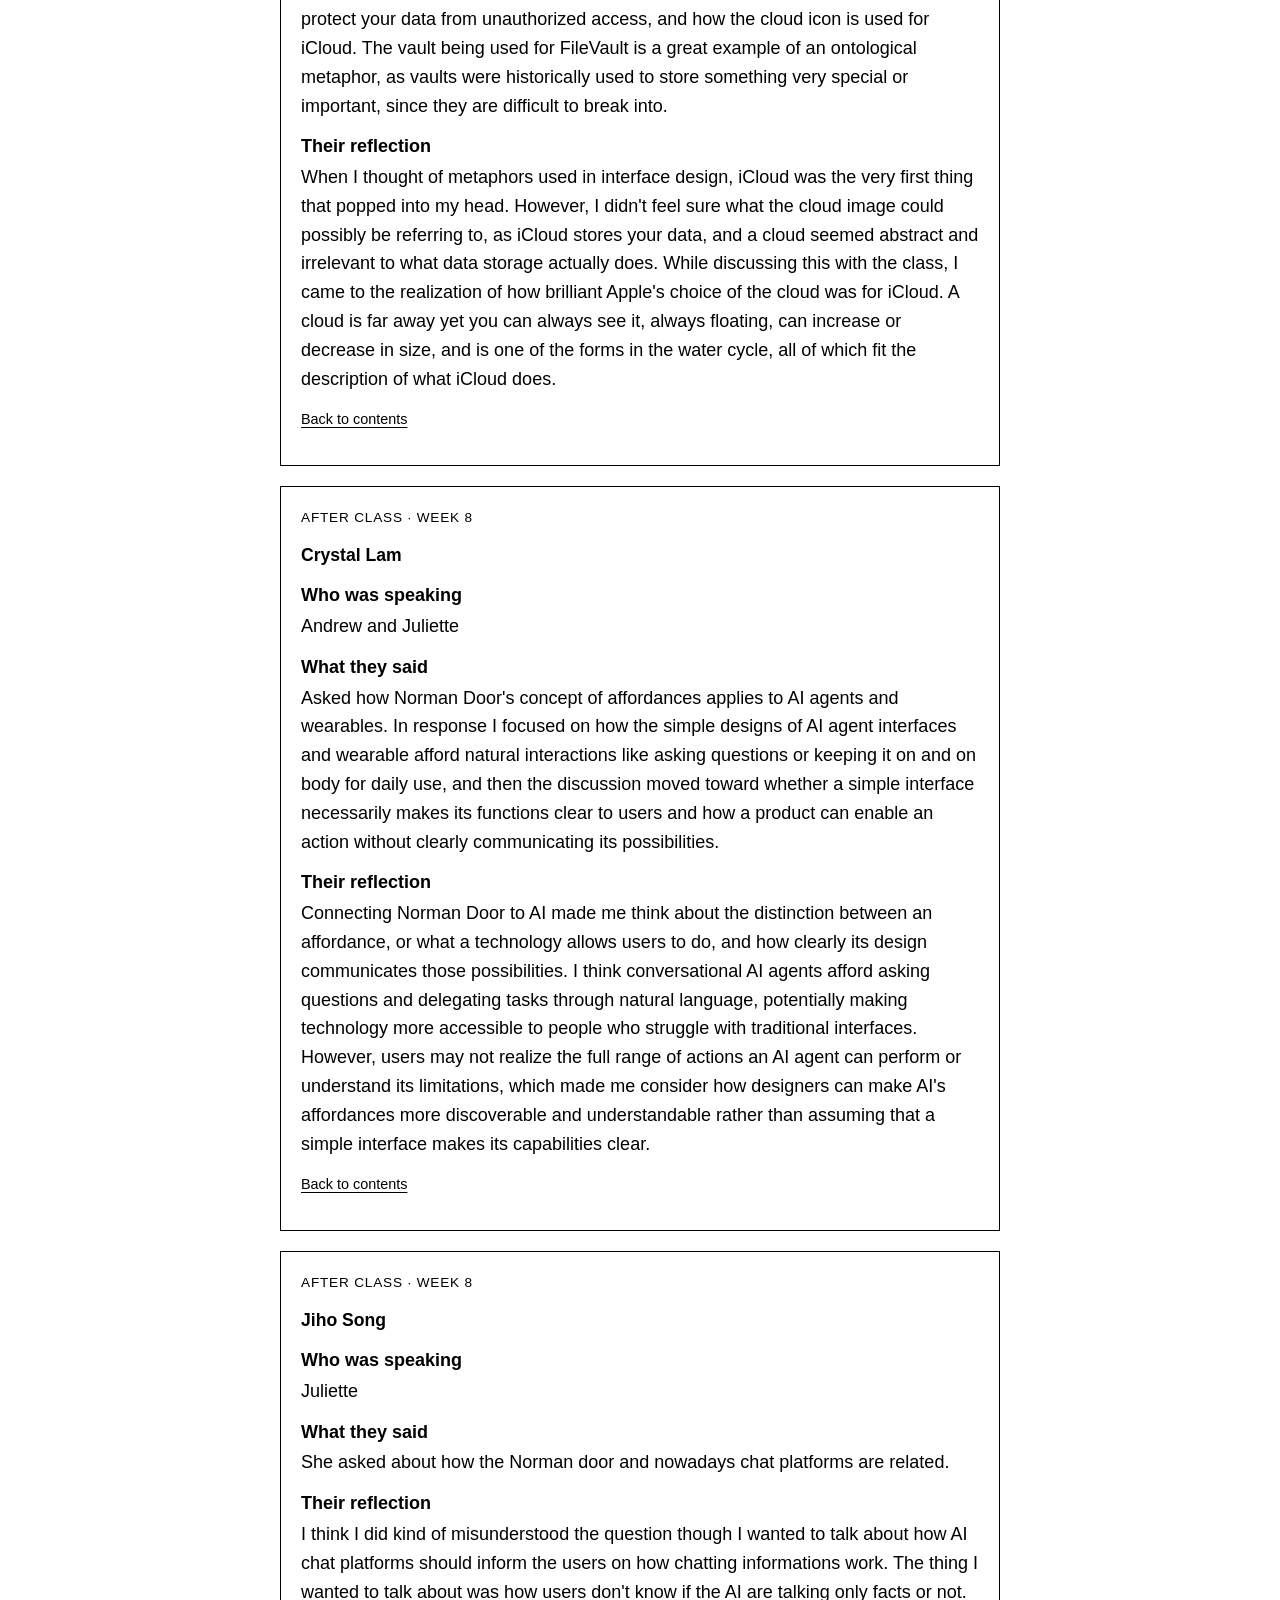
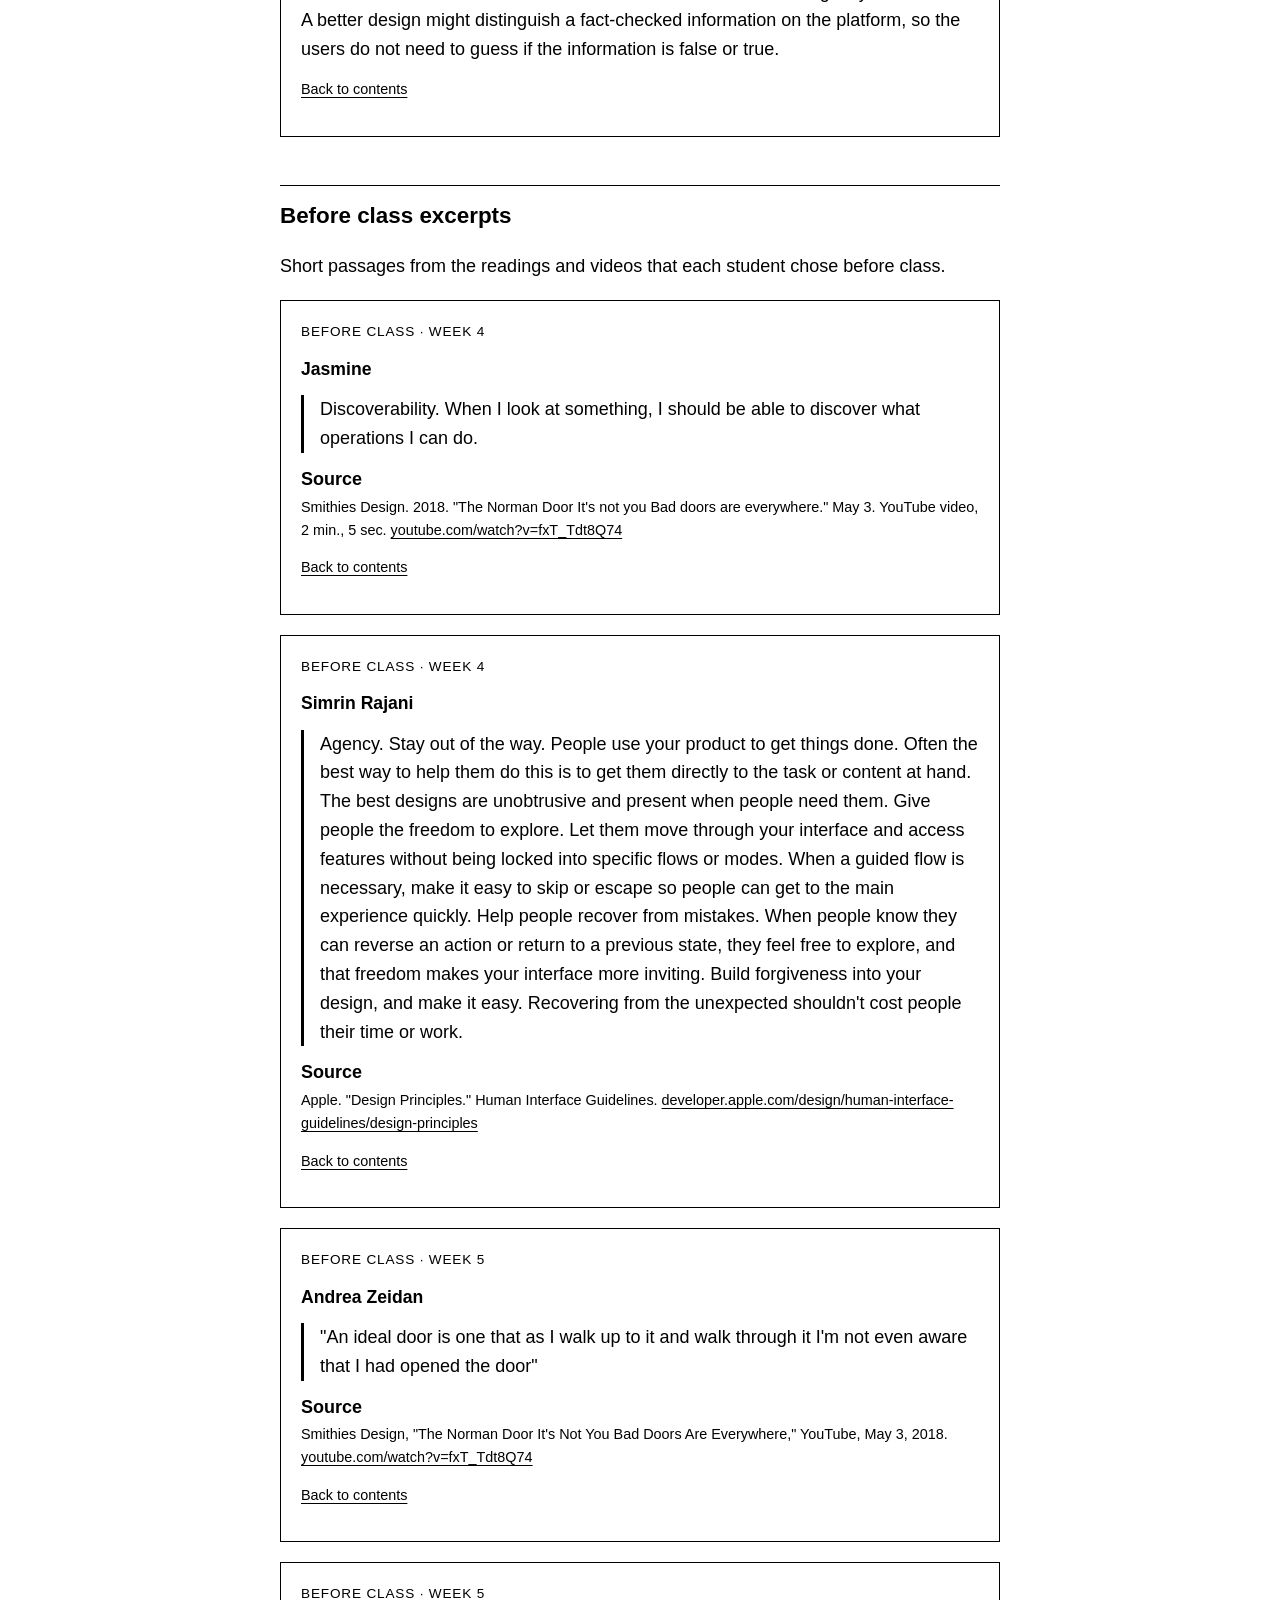
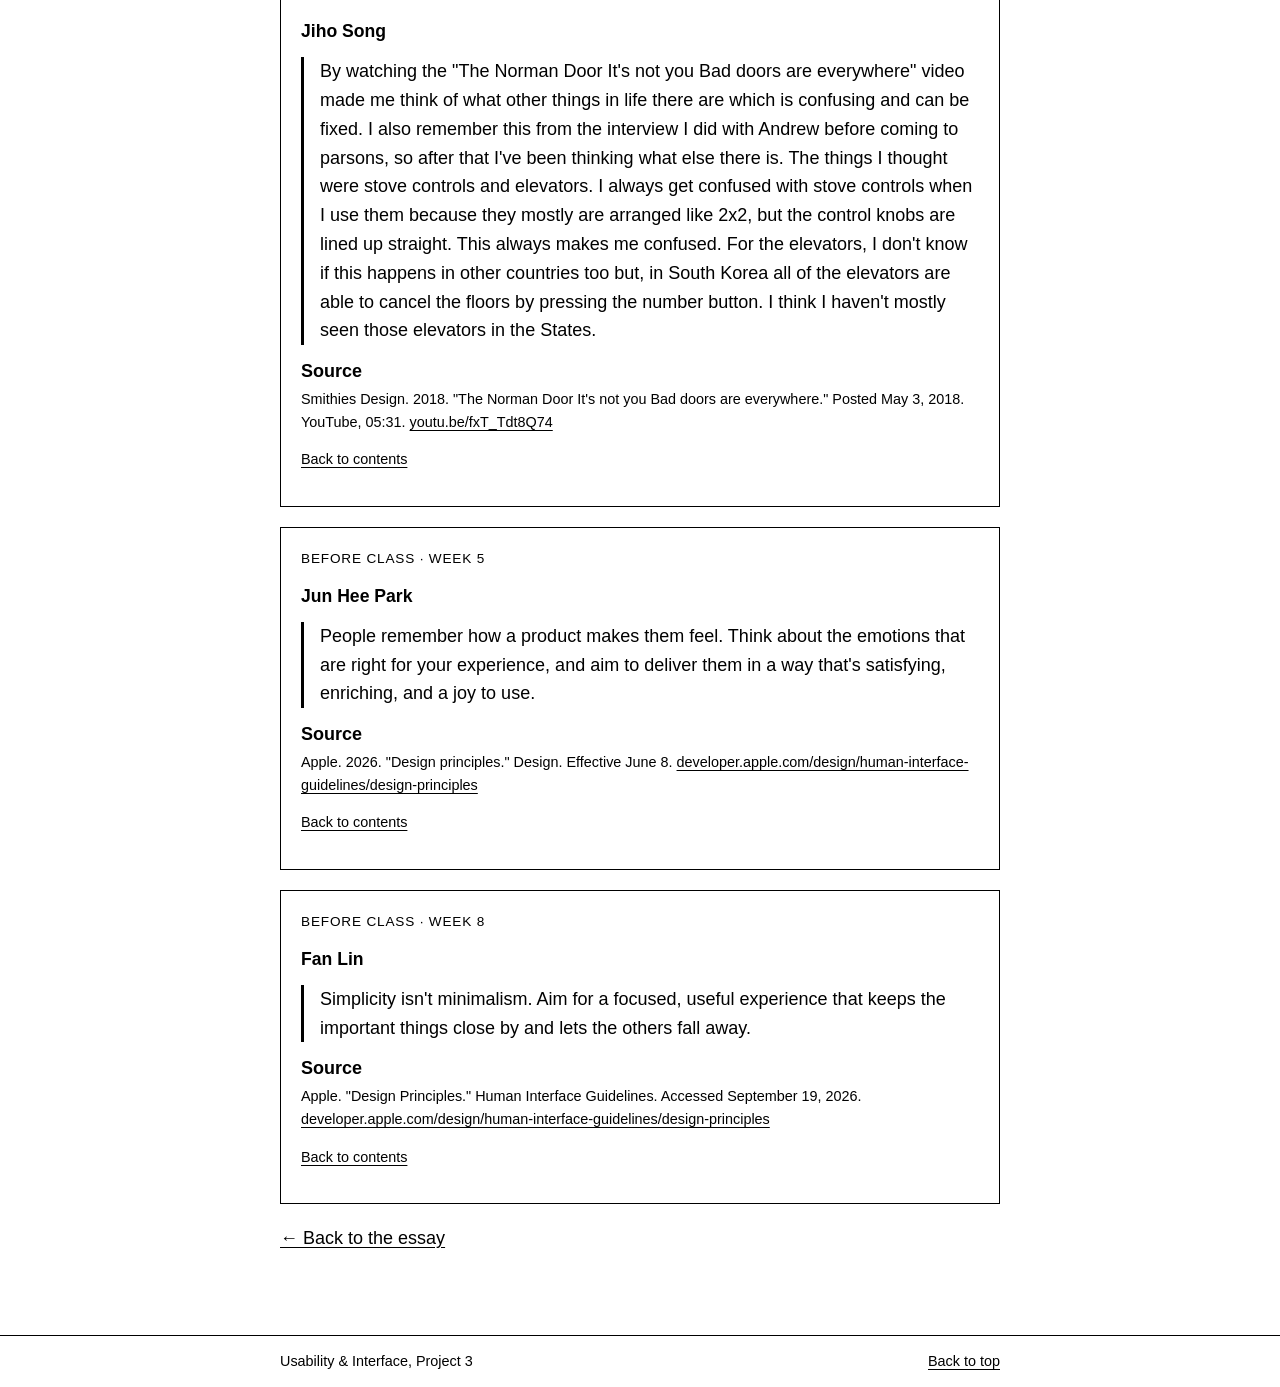
==== commit ac2dc404: "Add files via upload" ====
--- a/responses.html
+++ b/responses.html
@@ -66,7 +66,7 @@
       <dd>Jonathan</dd>
       <dt>What they said</dt>
       <dd>He said that we should be conscious of how we design things in terms of ux design as small details could help the user have an easier experience on the site</dd>
-      <dt>Reflection</dt>
+      <dt>Their reflection</dt>
       <dd>I agree as small ux changes on software updates are very convient for the user and could help them an example of this is apples home screen which was just a slide to unlock now has features like the flashlight and camera which are two apps I use that I need quick access to.</dd>
     </dl>
     <p class="top"><a href="#top">Back to contents</a></p>
@@ -80,7 +80,7 @@
       <dd>Juliette</dd>
       <dt>What they said</dt>
       <dd>Juliette mentioned that people may admire a physical design, such as a book, when it is unique and creative. However, in digital design, such as a website, users may feel frustrated when familiar elements like buttons or hamburger menus work differently from what they expect.</dd>
-      <dt>Reflection</dt>
+      <dt>Their reflection</dt>
       <dd>I found this interesting because my background is in graphic design. It reminded me of a type promotion book I designed, where I tried to be creative with how the book was viewed and packaged by using something unusual, and people were interested in exploring the design and spending time with it. However, I realized this works differently in user interface design, where being too creative with familiar elements may actually frustrate users.</dd>
     </dl>
     <p class="top"><a href="#top">Back to contents</a></p>
@@ -94,7 +94,7 @@
       <dd>Matias</dd>
       <dt>What they said</dt>
       <dd>He mentioned a post he saw on LinkedIn that explained the relationship between UX and UI that said UX is the potato and UI is the mashed potato. You cannot make mashed potatoes without potatoes. Basically meaning that you cannot have UX without UI.</dd>
-      <dt>Reflection</dt>
+      <dt>Their reflection</dt>
       <dd>I thought the potato and mashed potato analogy was a good way to explain how UX and UI are connected, they both contribute to the same overall experience. You can't really separate them when designing a digital product, since the way something looks can affect how people use it, and the way people interact with it can influence how the visual design should work. They have to be considered together rather than treated as two completely separate parts.</dd>
     </dl>
     <p class="top"><a href="#top">Back to contents</a></p>
@@ -108,7 +108,7 @@
       <dd>Matias</dd>
       <dt>What they said</dt>
       <dd>Matias gave a good definition of UI/UX saying that UI is the potato to the mashed potatoes. UI is a part of UX and maybe the most essential one, but it is not all to it.</dd>
-      <dt>Reflection</dt>
+      <dt>Their reflection</dt>
       <dd>While I disagreed with the answer first, since I viewed UX as something much broader mixing it with customer experience I really liked that analogy. His metaphor will definitely help me to understand the difference between UI, UX and customer experience, user journey etc.</dd>
     </dl>
     <p class="top"><a href="#top">Back to contents</a></p>
@@ -122,7 +122,7 @@
       <dd>Jon</dd>
       <dt>What they said</dt>
       <dd>"chatting with AI is a metaphor for messaging with a person"</dd>
-      <dt>Reflection</dt>
+      <dt>Their reflection</dt>
       <dd>I thought it was interesting to hear many examples of how metaphors are used in design to mirror known human interactions to make features more intuitive. The trashcan as the trash icon on a mac, camera icons, etc. Also thought the discussion regarding making sure the metaphors aren't too literal to avoid an uncanny valley situation was very interesting and something I hadn't thought about.</dd>
     </dl>
     <p class="top"><a href="#top">Back to contents</a></p>
@@ -136,7 +136,7 @@
       <dd>Jun</dd>
       <dt>What they said</dt>
       <dd>I can't remember the words she used clearly, but the idea is: Apple's early interface designs were more literal than what we see today, using familiar real-world metaphors to help people understand how to use a new interface.</dd>
-      <dt>Reflection</dt>
+      <dt>Their reflection</dt>
       <dd>I found this interesting because it reminded me of an idea from the readings, Metaphors We Live By, which illustrates the idea that how metaphors are culturally conditioned. When people are not yet familiar with a new technology, interfaces often use metaphors from things we already know to help us understand how they work. This makes me think about how I could use familiar metaphors to help people understand a new interface when introducing something they have never used before.</dd>
     </dl>
     <p class="top"><a href="#top">Back to contents</a></p>
@@ -150,7 +150,7 @@
       <dd>Andrew</dd>
       <dt>What they said</dt>
       <dd>While discussing the metaphors used in UIUX design, Andrew brought up how the vault icon is used for the FileVault feature, which performs full disk encryption to protect your data from unauthorized access, and how the cloud icon is used for iCloud. The vault being used for FileVault is a great example of an ontological metaphor, as vaults were historically used to store something very special or important, since they are difficult to break into.</dd>
-      <dt>Reflection</dt>
+      <dt>Their reflection</dt>
       <dd>When I thought of metaphors used in interface design, iCloud was the very first thing that popped into my head. However, I didn't feel sure what the cloud image could possibly be referring to, as iCloud stores your data, and a cloud seemed abstract and irrelevant to what data storage actually does. While discussing this with the class, I came to the realization of how brilliant Apple's choice of the cloud was for iCloud. A cloud is far away yet you can always see it, always floating, can increase or decrease in size, and is one of the forms in the water cycle, all of which fit the description of what iCloud does.</dd>
     </dl>
     <p class="top"><a href="#top">Back to contents</a></p>
@@ -164,7 +164,7 @@
       <dd>Andrew and Juliette</dd>
       <dt>What they said</dt>
       <dd>Asked how Norman Door's concept of affordances applies to AI agents and wearables. In response I focused on how the simple designs of AI agent interfaces and wearable afford natural interactions like asking questions or keeping it on and on body for daily use, and then the discussion moved toward whether a simple interface necessarily makes its functions clear to users and how a product can enable an action without clearly communicating its possibilities.</dd>
-      <dt>Reflection</dt>
+      <dt>Their reflection</dt>
       <dd>Connecting Norman Door to AI made me think about the distinction between an affordance, or what a technology allows users to do, and how clearly its design communicates those possibilities. I think conversational AI agents afford asking questions and delegating tasks through natural language, potentially making technology more accessible to people who struggle with traditional interfaces. However, users may not realize the full range of actions an AI agent can perform or understand its limitations, which made me consider how designers can make AI's affordances more discoverable and understandable rather than assuming that a simple interface makes its capabilities clear.</dd>
     </dl>
     <p class="top"><a href="#top">Back to contents</a></p>
@@ -178,7 +178,7 @@
       <dd>Juliette</dd>
       <dt>What they said</dt>
       <dd>She asked about how the Norman door and nowadays chat platforms are related.</dd>
-      <dt>Reflection</dt>
+      <dt>Their reflection</dt>
       <dd>I think I did kind of misunderstood the question though I wanted to talk about how AI chat platforms should inform the users on how chatting informations work. The thing I wanted to talk about was how users don't know if the AI are talking only facts or not. A better design might distinguish a fact-checked information on the platform, so the users do not need to guess if the information is false or true.</dd>
     </dl>
     <p class="top"><a href="#top">Back to contents</a></p>
